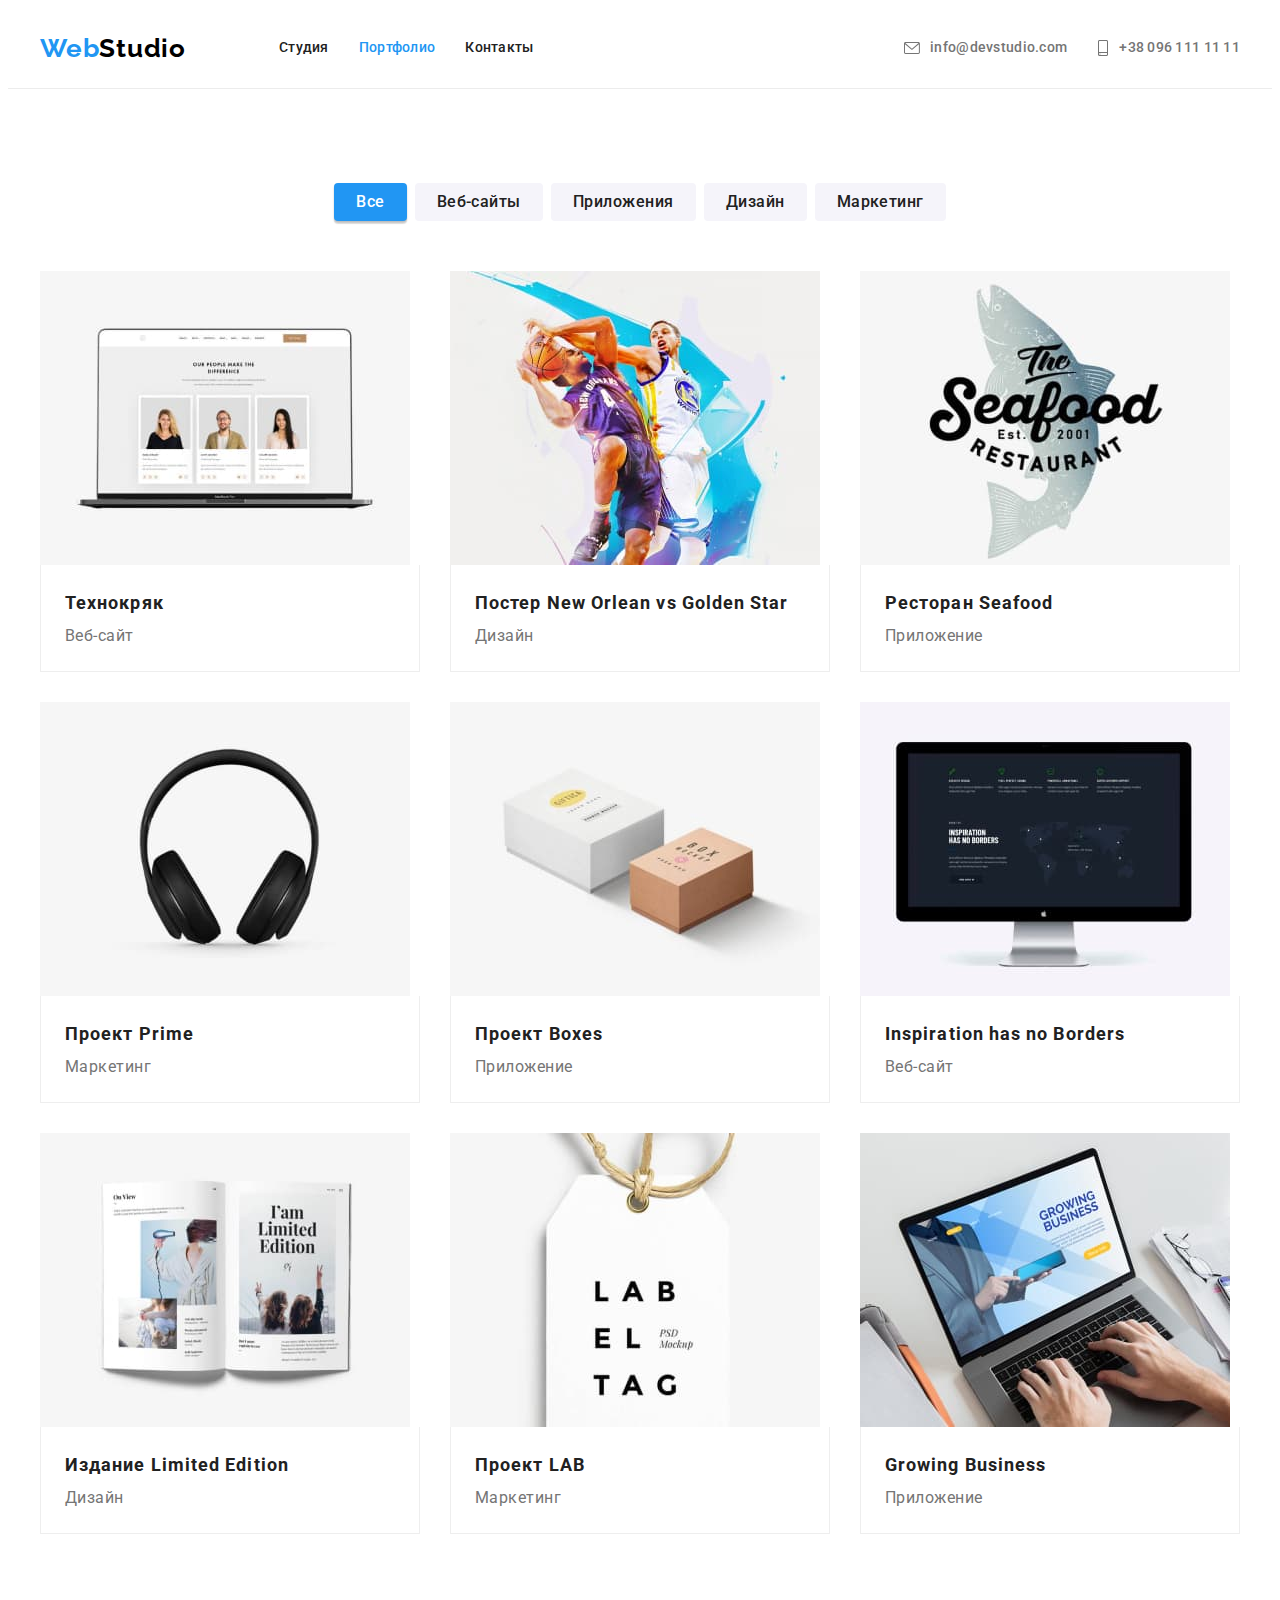
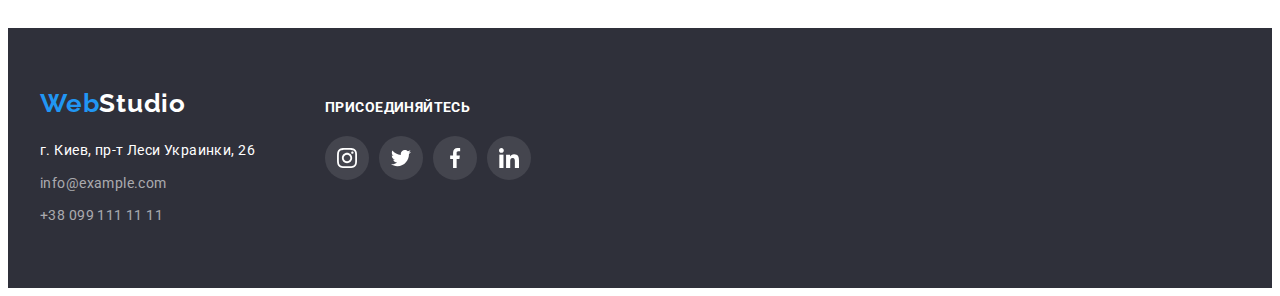
==== portfolio.html @ 330423ae "add files from HW-4" ====
<!DOCTYPE html>
<html lang="ru">
  <head>
    <meta charset="UTF-8" />
    <meta http-equiv="X-UA-Compatible" content="IE=edge" />
    <meta name="viewport" content="width=device-width, initial-scale=1.0" />
    <title>WebStudio</title>
    <link rel="preconnect" href="https://fonts.googleapis.com" />
    <link rel="preconnect" href="https://fonts.gstatic.com" crossorigin />
    <link
      href="https://fonts.googleapis.com/css2?family=Raleway:wght@700&family=Roboto:wght@400;500;700;900&display=swap"
      rel="stylesheet"
    />
    <link
      rel="stylesheet"
      href="https://cdnjs.cloudflare.com/ajax/libs/modern-normalize/1.1.0/modern-normalize.min.css"
      integrity="sha512-wpPYUAdjBVSE4KJnH1VR1HeZfpl1ub8YT/NKx4PuQ5NmX2tKuGu6U/JRp5y+Y8XG2tV+wKQpNHVUX03MfMFn9Q=="
      crossorigin="anonymous"
      referrerpolicy="no-referrer"
    />
    <link rel="stylesheet" href="./css/styles.css" />
  </head>

  <body>
    <header class="header">
      <div class="container header-container">
        <nav class="header-navigation">
          <a class="logo header-logo link" href="./index.html" lang="en">
            Web<span class="header-logo-text">Studio</span></a
          >
          <ul class="header-list list">
            <li class="header-item">
              <a href="./index.html" class="header-link link">Студия</a>
            </li>
            <li class="header-item">
              <a href="./portfolio.html" class="header-link link current-page">Портфолио</a>
            </li>
            <li class="header-item">
              <a href="" class="header-link link">Контакты</a>
            </li>
          </ul>
        </nav>
        <ul class="header-list list">
          <li class="header-item">
            <a class="header-contacts link" href="mailto:info@devstudio.com">
              <svg class="contacts-icon" width="16" height="12">
                <use href="./images/icons.svg#icon-envelope"></use>
              </svg>
              info@devstudio.com
            </a>
          </li>
          <li class="header-item">
            <a class="header-contacts link" href="tel:+380961111111">
              <svg class="contacts-icon" width="12" height="16">
                <use href="./images/icons.svg#icon-smartphone"></use>
              </svg>
              +38 096 111 11 11
            </a>
          </li>
        </ul>
      </div>
    </header>
    <main>
      <section class="section">
        <div class="container">
          <h1 class="visually-hidden">Портфолио</h1>
          <!-- BUTTONS -->
          <ul class="filter-list list">
            <li class="filter-item current">
              <button class="button current-btn" type="button">Все</button>
            </li>
            <li class="filter-item current">
              <button class="button" type="button">Веб-сайты</button>
            </li>
            <li class="filter-item current">
              <button class="button" type="button">Приложения</button>
            </li>
            <li class="filter-item current">
              <button class="button" type="button">Дизайн</button>
            </li>
            <li class="filter-item current">
              <button class="button" type="button">Маркетинг</button>
            </li>
          </ul>
          <!-- PORTFOLIO LIST -->
          <ul class="portfolio-list list">
            <li class="portfolio-item">
              <a href="" class="portfolio-link link">
                <img src="./images/technokryak.jpg" alt="Технокряк" width="370" height="294" />
                <div class="portfolio-about">
                  <h2 class="portfolio-item-title">Технокряк</h2>
                  <p class="portfolio-item-text">Веб-сайт</p>
                </div>
              </a>
            </li>
            <li class="portfolio-item">
              <a href="" class="portfolio-link link">
                <img
                  src="./images/poster-no-gs.jpg"
                  alt="Постер New Orlean vs Golden Star"
                  width="370"
                  height="294"
                />
                <div class="portfolio-about">
                  <h2 class="portfolio-item-title">
                    Постер <span lang="en">New Orlean vs Golden Star</span>
                  </h2>
                  <p class="portfolio-item-text">Дизайн</p>
                </div>
              </a>
            </li>
            <li class="portfolio-item">
              <a href="" class="portfolio-link link">
                <img src="./images/seafood.jpg" alt="Ресторан Seafood" width="370" height="294" />
                <div class="portfolio-about">
                  <h2 class="portfolio-item-title">Ресторан <span lang="en">Seafood</span></h2>
                  <p class="portfolio-item-text">Приложение</p>
                </div>
              </a>
            </li>
            <li class="portfolio-item">
              <a href="" class="portfolio-link link">
                <img src="./images/project-prime.jpg" alt="Проект Prime" width="370" height="294" />
                <div class="portfolio-about">
                  <h2 class="portfolio-item-title">Проект <span lang="en">Prime</span></h2>
                  <p class="portfolio-item-text">Маркетинг</p>
                </div>
              </a>
            </li>
            <li class="portfolio-item">
              <a href="" class="portfolio-link link">
                <img src="./images/project-boxes.jpg" alt="Проект Boxes" width="370" height="294" />
                <div class="portfolio-about">
                  <h2 class="portfolio-item-title">Проект <span lang="en">Boxes</span></h2>
                  <p class="portfolio-item-text">Приложение</p>
                </div>
              </a>
            </li>
            <li class="portfolio-item">
              <a href="" class="portfolio-link link">
                <img
                  src="./images/insp-has-no-borders.jpg"
                  alt="Inspiration has no Borders"
                  width="370"
                  height="294"
                />
                <div class="portfolio-about">
                  <h2 class="portfolio-item-title" lang="en">Inspiration has no Borders</h2>
                  <p class="portfolio-item-text">Веб-сайт</p>
                </div>
              </a>
            </li>
            <li class="portfolio-item">
              <a href="" class="portfolio-link link">
                <img
                  src="./images/izd-limited-edition.jpg"
                  alt="Издание Limited Edition"
                  width="370"
                  height="294"
                />
                <div class="portfolio-about">
                  <h2 class="portfolio-item-title">
                    Издание <span lang="en">Limited Edition</span>
                  </h2>
                  <p class="portfolio-item-text">Дизайн</p>
                </div>
              </a>
            </li>
            <li class="portfolio-item">
              <a href="" class="portfolio-link link">
                <img src="./images/project-lab.jpg" alt="Проект LAB" width="370" height="294" />
                <div class="portfolio-about">
                  <h2 class="portfolio-item-title">Проект <span lang="en">LAB</span></h2>
                  <p class="portfolio-item-text">Маркетинг</p>
                </div>
              </a>
            </li>
            <li class="portfolio-item">
              <a href="" class="portfolio-link link">
                <img
                  src="./images/growing-business.jpg"
                  alt="Growing Business"
                  width="370"
                  height="294"
                />
                <div class="portfolio-about">
                  <h2 class="portfolio-item-title" lang="en">Growing Business</h2>
                  <p class="portfolio-item-text">Приложение</p>
                </div>
              </a>
            </li>
          </ul>
        </div>
      </section>
    </main>
    <footer class="footer">
      <div class="container footer-container">
        <div class="footer-address">
          <a class="logo footer-logo link" href="./index.html" lang="en">
            Web<span class="footer-logo-text">Studio</span></a
          >
          <address class="address">
            <ul class="address-list list">
              <li class="address-item">
                <a
                  class="address-link link"
                  href="https://goo.gl/maps/UUVyCfxWeA6QMMEp7"
                  target="_blank"
                  rel="noopener noreferrer"
                >
                  г. Киев, пр-т Леси Украинки, 26
                </a>
              </li>
              <li class="address-item">
                <a class="contacts-link link" href="mailto:info@example.com">info@example.com</a>
              </li>
              <li class="address-item">
                <a class="contacts-link link" href="tel:+380991111111">+38 099 111 11 11</a>
              </li>
            </ul>
          </address>
        </div>
        <div class="footer-social">
          <h2 class="footer-social-title">присоединяйтесь</h2>
          <ul class="footer-social-list list">
            <li class="footer-social-item">
              <a href="" class="footer-social-link">
                <svg class="footer-social-icon" width="20" height="20">
                  <use href="./images/icons.svg#icon-instagram"></use>
                </svg>
              </a>
            </li>
            <li class="footer-social-item">
              <a href="" class="footer-social-link">
                <svg class="footer-social-icon" width="20" height="20">
                  <use href="./images/icons.svg#icon-twitter"></use>
                </svg>
              </a>
            </li>
            <li class="footer-social-item">
              <a href="" class="footer-social-link">
                <svg class="footer-social-icon" width="20" height="20">
                  <use href="./images/icons.svg#icon-facebook"></use>
                </svg>
              </a>
            </li>
            <li class="footer-social-item">
              <a href="" class="footer-social-link">
                <svg class="footer-social-icon" width="20" height="20">
                  <use href="./images/icons.svg#icon-linkedin"></use>
                </svg>
              </a>
            </li>
          </ul>
        </div>
      </div>
    </footer>
  </body>
</html>
---- css/styles.css ----
:root {
  --first-text-color: #212121;
  --second-text-color: #757575;
  --third-text-color: #ffffff;
  --fourth-text-color: rgba(255, 255, 255, 0.6);
  --accent-color: #2196f3;
  --main-background-color: #ffffff;
  --first-background-color: #f5f4fa;
  --second-background-color: #2f303a;
}

p,
h1,
h2,
h3,
h4,
h5,
h6 {
  margin: 0;
}

ul {
  margin: 0;
  padding: 0;
}

body {
  font-family: 'Roboto', sans-serif;
  background-color: var(--main-background-color);
  color: var(--first-text-color);
}

button {
  cursor: pointer;
}

img {
  display: block;
  max-width: 100%;
  height: auto;
}

.container {
  width: 1200px;
  padding-left: 15px;
  padding-right: 15px;
  margin: 0 auto;
}

.section {
  padding-top: 94px;
  padding-bottom: 94px;
}

.list {
  list-style: none;
}

.link {
  text-decoration: none;
}

.visually-hidden {
  position: absolute;
  white-space: nowrap;
  width: 1px;
  height: 1px;
  overflow: hidden;
  border: 0;
  padding: 0;
  clip: rect(0 0 0 0);
  clip-path: inset(50%);
  margin: -1px;
}

.logo {
  font-family: Raleway;
  font-weight: 700;
  font-size: 26px;
  line-height: 1.19;
  letter-spacing: 0.03em;
  color: #2196f3;
}

.section-title {
  font-weight: 700;
  font-size: 36px;
  line-height: 1.17;
  text-align: center;
  letter-spacing: 0.03em;
  color: var(--first-text-color);
  margin-bottom: 50px;
}

/* --------------HEADER-------------- */

.header {
  border-bottom: 1px solid #ececec;
}

.header-list {
  display: flex;
}

.header-navigation {
  display: flex;
  align-items: center;
}

.header-container {
  display: flex;
  align-items: center;
  justify-content: space-between;
}

.header-logo {
  display: block;
  margin-right: 93px;
  padding-top: 24px;
  padding-bottom: 24px;
}

.header-logo-text {
  color: #000000;
}

.header-item {
  display: flex;
  margin-right: 30px;
}

.header-item:last-child {
  margin-right: 0;
}

.header-item .link.current-page {
  color: var(--accent-color);
}

.header-link {
  display: flex;
  font-weight: 500;
  font-size: 14px;
  line-height: 1.14;
  letter-spacing: 0.02em;
  color: var(--first-text-color);
  padding-top: 32px;
  padding-bottom: 32px;
}

.header-contacts {
  display: flex;
  font-weight: 500;
  font-size: 14px;
  line-height: 1.14;
  letter-spacing: 0.02em;
  align-items: center;
  color: var(--second-text-color);
  padding-top: 32px;
  padding-bottom: 32px;
}

.contacts-icon {
  fill: var(--second-text-color);
  margin-right: 10px;
}

.header-link:hover,
.header-link:focus,
.header-link:active,
.header-contacts:hover,
.header-contacts:focus {
  color: var(--accent-color);
}

.header-contacts:hover .contacts-icon,
.header-contacts:focus .contacts-icon {
  fill: var(--accent-color);
}

/* --------------HERO-------------- */

.hero {
  max-width: 1600px;
  margin-left: auto;
  margin-right: auto;
  background-color: var(--second-background-color);
  background-image: linear-gradient(to right, rgba(47, 48, 58, 0.4), rgba(47, 48, 58, 0.4)),
    url(../images/hero-bg.jpg);
  background-repeat: no-repeat;
  background-position: center;
  padding-top: 200px;
  padding-bottom: 200px;
  text-align: center;
}

.hero-item {
  font-weight: 900;
  font-size: 44px;
  line-height: 1.36;
  letter-spacing: 0.06em;
  text-transform: uppercase;
  color: var(--third-text-color);
  max-width: 696px;
  margin: 0 auto;
  margin-bottom: 30px;
}

.hero-btn {
  font-family: inherit;
  font-weight: 700;
  font-size: 16px;
  line-height: 1.87;
  letter-spacing: 0.06em;
  background-color: #2196f3;
  width: 200px;
  padding: 10px;
  color: var(--third-text-color);
  border-radius: 4px;
  border: none;
  display: block;
  margin: 0 auto;
}

/* --------------BENEFITS-------------- */

.benefits-list {
  display: flex;
}

.benefits-item:not(:last-child) {
  margin-right: 30px;
  max-width: 270px;
}

.benefits-icon-box {
  width: 270px;
  height: 120px;
  border-radius: 4px;
  display: flex;
  align-items: center;
  justify-content: center;
  background-color: var(--first-background-color);
  margin-bottom: 30px;
}

.benefits-title {
  font-weight: 700;
  font-size: 14px;
  line-height: 1.14;
  letter-spacing: 0.03em;
  text-transform: uppercase;
  color: var(--first-text-color);
  margin-bottom: 10px;
}

.benefits-text {
  font-size: 14px;
  line-height: 1.71;
  letter-spacing: 0.03em;
  color: var(--second-text-color);
}

/* --------------ABOUT-------------- */

.about {
  padding-top: 0;
  padding-bottom: 94px;
}

.about-list {
  display: flex;
  flex-wrap: wrap;
  margin-right: -30px;
  margin-bottom: -30px;
}

.about-item {
  flex-basis: calc(100% / 3 - 30px);
  margin-right: 30px;
  margin-bottom: 30px;
}

/* --------------TEAM-------------- */

.team {
  background-color: var(--first-background-color);
}

.team-list {
  display: flex;
  flex-wrap: wrap;
  margin-right: -30px;
  margin-bottom: -30px;
}

.team-item {
  flex-basis: calc(100% / 4 - 30px);
  margin-right: 30px;
  margin-bottom: 30px;
  background-color: var(--main-background-color);
  box-shadow: 0px 1px 3px rgba(0, 0, 0, 0.12), 0px 1px 1px rgba(0, 0, 0, 0.14),
    0px 2px 1px rgba(0, 0, 0, 0.2);
  border-radius: 0px 0px 4px 4px;
}

.team-item-about {
  padding: 30px 32px;
}

.team-item-title {
  font-weight: 500;
  font-size: 16px;
  line-height: 1.19;
  text-align: center;
  letter-spacing: 0.03em;
  color: var(--first-text-color);
  margin-bottom: 10px;
}

.team-item-text {
  font-size: 16px;
  line-height: 1.19;
  text-align: center;
  letter-spacing: 0.03em;
  color: var(--second-text-color);
  margin-bottom: 16px;
}

.team-social-list {
  display: flex;
  justify-content: center;
}

.team-social-item {
  width: 44px;
  height: 44px;
}

.team-social-item + .team-social-item {
  margin-left: 10px;
}

.team-social-link {
  width: 100%;
  height: 100%;
  border-radius: 50%;
  display: flex;
  align-items: center;
  justify-content: center;
  background-color: var(--main-background-color);
  color: #afb1b8;
}

.team-social-icon {
  fill: currentColor;
}

.team-social-link:hover,
.team-social-link:focus {
  background-color: var(--accent-color);
  color: var(--main-background-color);
}

/* --------------CLIENTS-------------- */

.clients-list {
  display: flex;
  justify-content: center;
}

.clients-item {
  width: 170px;
  height: 92px;
}

.clients-item + .clients-item {
  margin-left: 30px;
}

.clients-link {
  width: 100%;
  height: 100%;
  border: 1px solid #afb1b8;
  border-radius: 4px;
  display: flex;
  align-items: center;
  justify-content: center;
}

.clients-icon {
  fill: #afb1b8;
}

.clients-link:hover,
.clients-link:focus {
  border-color: var(--accent-color);
}

.clients-link:hover .clients-icon,
.clients-link:focus .clients-icon {
  fill: var(--accent-color);
}

/* --------------FOOTER-------------- */

.footer {
  display: flex;
  padding-top: 60px;
  padding-bottom: 60px;
  background-color: var(--second-background-color);
}

.footer-container {
  display: flex;
  align-items: baseline;
}

.footer-address {
  display: flex;
  flex-direction: column;
  margin-right: 70px;
}

.footer-logo {
  display: flex;
  margin-bottom: 20px;
}

.footer-logo-text {
  color: #ffffff;
}

.address-item:not(:last-child) {
  margin-bottom: 9px;
}

.address-link {
  font-style: normal;
  font-size: 14px;
  line-height: 1.71;
  letter-spacing: 0.03em;
  color: var(--third-text-color);
}

.contacts-link {
  font-style: normal;
  font-size: 14px;
  line-height: 1.71;
  letter-spacing: 0.03em;
  color: var(--fourth-text-color);
}

.address-link:hover,
.address-link:focus,
.contacts-link:hover,
.contacts-link:focus {
  color: var(--accent-color);
}

.footer-social {
  display: flex;

  flex-direction: column;
}

.footer-social-title {
  font-style: normal;
  font-weight: 700;
  font-size: 14px;
  line-height: 1.14;
  letter-spacing: 0.03em;
  text-transform: uppercase;
  color: var(--third-text-color);
  margin-bottom: 20px;
}

.footer-social-list {
  display: flex;
  justify-content: center;
}

.footer-social-item {
  width: 44px;
  height: 44px;
}

.footer-social-item + .footer-social-item {
  margin-left: 10px;
}

.footer-social-link {
  width: 100%;
  height: 100%;
  border-radius: 50%;
  display: flex;
  align-items: center;
  justify-content: center;
  background-color: rgba(255, 255, 255, 0.1);
  color: var(--third-text-color);
}

.footer-social-icon {
  fill: currentColor;
}

.footer-social-link:hover,
.footer-social-link:focus {
  background-color: var(--accent-color);
  color: var(--main-background-color);
}

/* --------------PORTFOLIO-------------- */

.filter-list {
  display: flex;
  justify-content: center;
  margin-bottom: 50px;
}

.filter-item:not(:last-child) {
  margin-right: 8px;
}

.button {
  font: inherit;
  font-weight: 500;
  font-size: 16px;
  line-height: 1.62;
  text-align: center;
  letter-spacing: 0.03em;
  padding: 6px 22px;
  background-color: var(--first-background-color);
  color: var(--first-text-color);
  border-radius: 4px;
  border: none;
  display: block;
  margin: 0 auto;
}

.current-btn,
.button:hover,
.button:focus {
  color: var(--third-text-color);
  background-color: var(--accent-color);
  box-shadow: 0px 3px 1px rgba(0, 0, 0, 0.1), 0px 1px 2px rgba(0, 0, 0, 0.08),
    0px 2px 2px rgba(0, 0, 0, 0.12);
}

.portfolio-list {
  display: flex;
  flex-wrap: wrap;
  margin-right: -30px;
  margin-bottom: -30px;
}

.portfolio-item {
  flex-basis: calc(100% / 3 - 30px);
  margin-right: 30px;
  margin-bottom: 30px;
}

.portfolio-link {
  display: block;
}

.portfolio-link:hover,
.portfolio-link:focus {
  box-shadow: 0px 1px 1px rgba(0, 0, 0, 0.12), 0px 4px 4px rgba(0, 0, 0, 0.06),
    1px 4px 6px rgba(0, 0, 0, 0.16);
}

.portfolio-about {
  border: 1px solid #eeeeee;
  border-top: none;
  padding: 20px 24px;
}

.portfolio-item-title {
  font-weight: 700;
  font-size: 18px;
  line-height: 2;
  letter-spacing: 0.06em;
  color: var(--first-text-color);
}

.portfolio-item-text {
  font-weight: normal;
  font-size: 16px;
  line-height: 1.87;
  letter-spacing: 0.03em;
  color: var(--second-text-color);
}
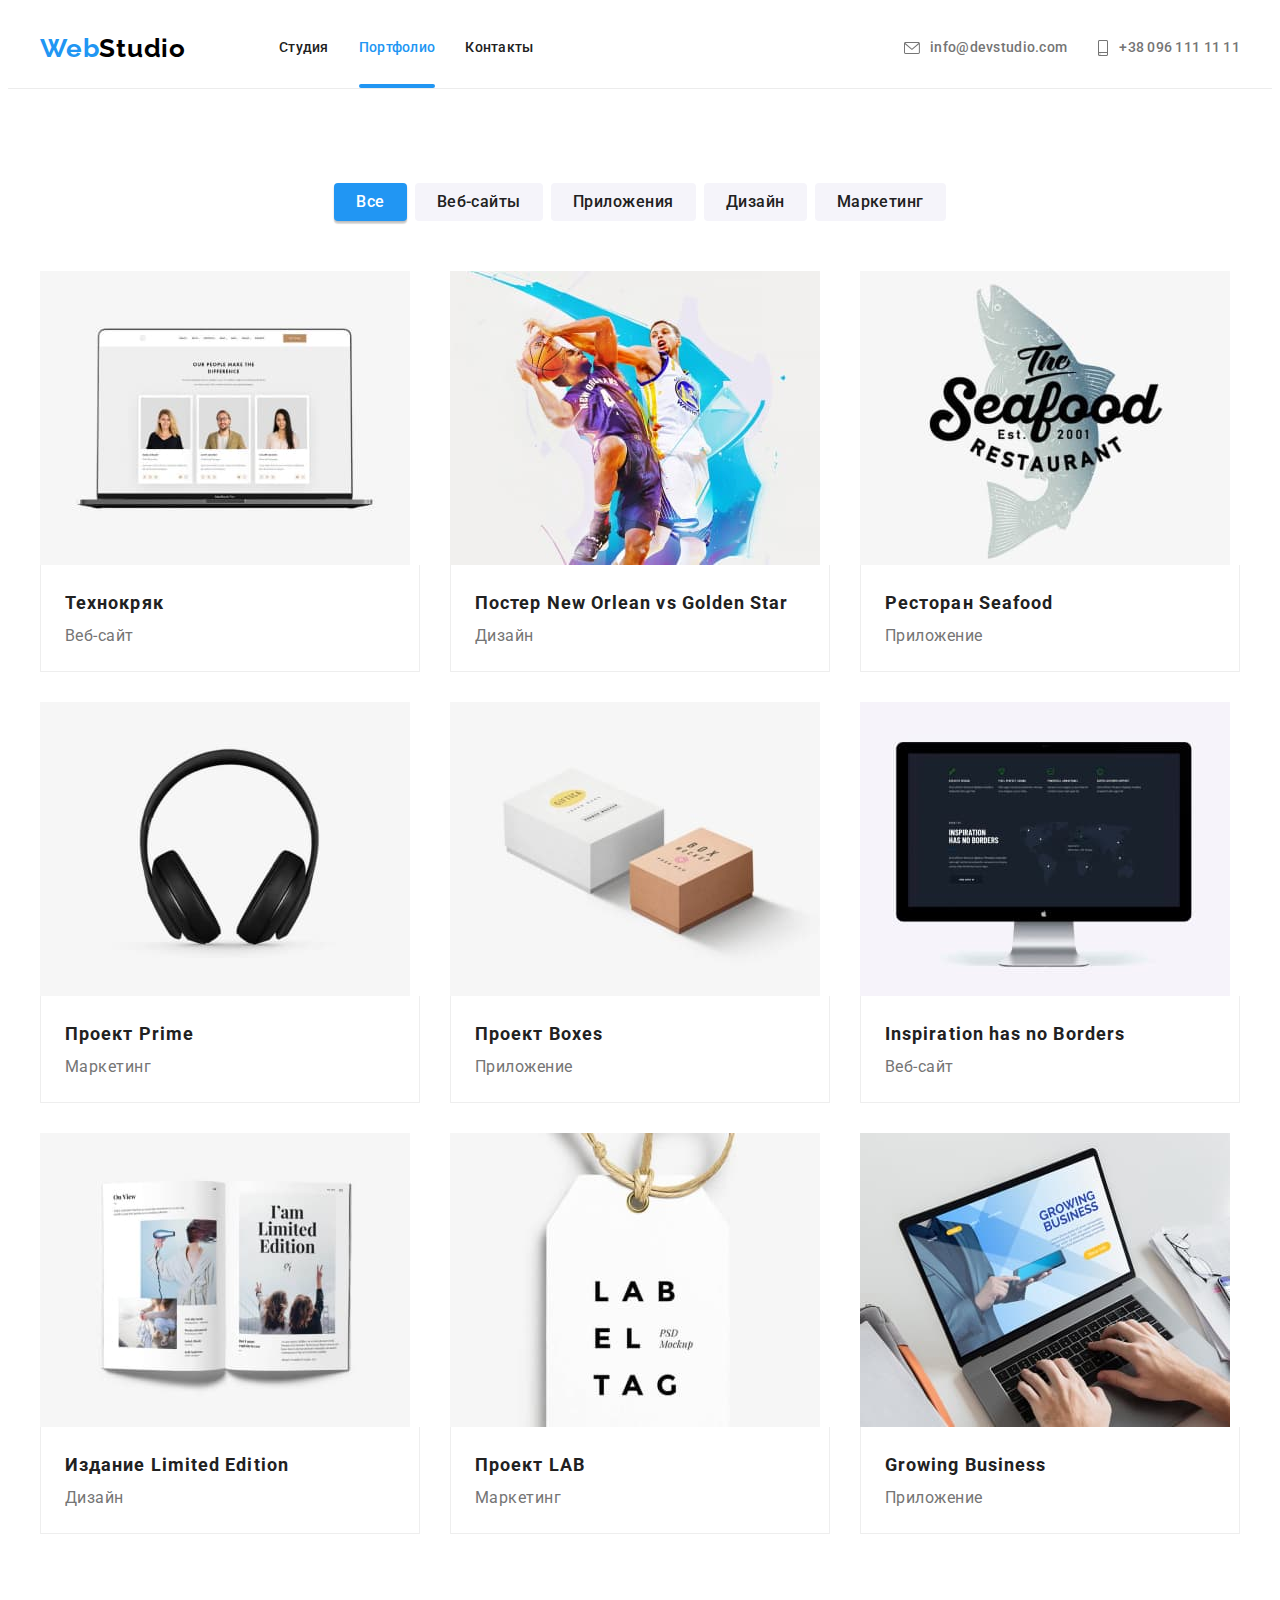
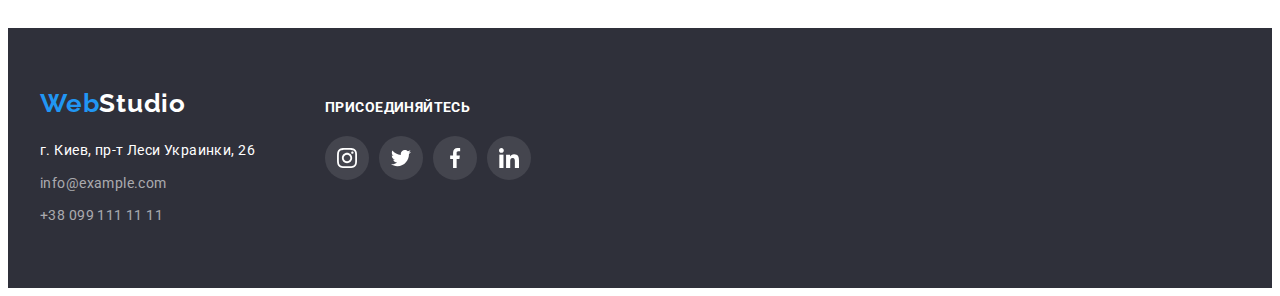
==== commit 249cbe28: "First commit" ====
--- a/portfolio.html
+++ b/portfolio.html
@@ -86,7 +86,14 @@
           <ul class="portfolio-list list">
             <li class="portfolio-item">
               <a href="" class="portfolio-link link">
-                <img src="./images/technokryak.jpg" alt="Технокряк" width="370" height="294" />
+                <div class="portfolio-wrap">
+                  <img src="./images/technokryak.jpg" alt="Технокряк" width="370" height="294" />
+                  <p class="portfolio-wrap-text">
+                    Технокряк это современная площадка распространения коронавируса. Компании
+                    используют эту платформу для цифрового шпионажа и атак на защищённые сервера
+                    конкурентов.
+                  </p>
+                </div>
                 <div class="portfolio-about">
                   <h2 class="portfolio-item-title">Технокряк</h2>
                   <p class="portfolio-item-text">Веб-сайт</p>
@@ -95,12 +102,19 @@
             </li>
             <li class="portfolio-item">
               <a href="" class="portfolio-link link">
-                <img
-                  src="./images/poster-no-gs.jpg"
-                  alt="Постер New Orlean vs Golden Star"
-                  width="370"
-                  height="294"
-                />
+                <div class="portfolio-wrap">
+                  <img
+                    src="./images/poster-no-gs.jpg"
+                    alt="Постер New Orlean vs Golden Star"
+                    width="370"
+                    height="294"
+                  />
+                  <p class="portfolio-wrap-text">
+                    Lorem ipsum dolor sit amet consectetur, adipisicing elit. Iusto eum accusamus
+                    tempore doloribus repellendus corrupti voluptates, aut impedit corporis atque
+                    cum molestias aliquam, dolor ab deleniti rerum animi laboriosam nihil!
+                  </p>
+                </div>
                 <div class="portfolio-about">
                   <h2 class="portfolio-item-title">
                     Постер <span lang="en">New Orlean vs Golden Star</span>
@@ -111,7 +125,16 @@
             </li>
             <li class="portfolio-item">
               <a href="" class="portfolio-link link">
-                <img src="./images/seafood.jpg" alt="Ресторан Seafood" width="370" height="294" />
+                <div class="portfolio-wrap">
+                  <img src="./images/seafood.jpg" alt="Ресторан Seafood" width="370" height="294" />
+                  <p class="portfolio-wrap-text">
+                    Lorem, ipsum dolor sit amet consectetur adipisicing elit. Ratione sit ad nam
+                    earum, non quam maxime dignissimos totam tempore neque, perferendis inventore
+                    quibusdam nostrum officiis nisi laudantium, quae explicabo dolores architecto
+                    eveniet cumque? Maiores voluptate non sit quia doloremque, inventore ea itaque,
+                    illum et dolorem reprehenderit unde reiciendis deleniti animi.
+                  </p>
+                </div>
                 <div class="portfolio-about">
                   <h2 class="portfolio-item-title">Ресторан <span lang="en">Seafood</span></h2>
                   <p class="portfolio-item-text">Приложение</p>
@@ -120,7 +143,20 @@
             </li>
             <li class="portfolio-item">
               <a href="" class="portfolio-link link">
-                <img src="./images/project-prime.jpg" alt="Проект Prime" width="370" height="294" />
+                <div class="portfolio-wrap">
+                  <img
+                    src="./images/project-prime.jpg"
+                    alt="Проект Prime"
+                    width="370"
+                    height="294"
+                  />
+                  <p class="portfolio-wrap-text">
+                    Lorem ipsum dolor sit amet consectetur, adipisicing elit. Debitis, possimus
+                    doloribus porro magnam voluptate nemo minus in quasi voluptates cumque
+                    perspiciatis eos quaerat aut nobis similique. Delectus aperiam ad ipsum saepe
+                    voluptatem adipisci fuga dicta est quisquam quaerat? Praesentium, culpa.
+                  </p>
+                </div>
                 <div class="portfolio-about">
                   <h2 class="portfolio-item-title">Проект <span lang="en">Prime</span></h2>
                   <p class="portfolio-item-text">Маркетинг</p>
@@ -129,7 +165,17 @@
             </li>
             <li class="portfolio-item">
               <a href="" class="portfolio-link link">
-                <img src="./images/project-boxes.jpg" alt="Проект Boxes" width="370" height="294" />
+                <div class="portfolio-wrap">
+                  <img
+                    src="./images/project-boxes.jpg"
+                    alt="Проект Boxes"
+                    width="370"
+                    height="294"
+                  />
+                  <p class="portfolio-wrap-text">
+                    Lorem ipsum dolor sit, amet consectetur adipisicing elit. Beatae, quo?
+                  </p>
+                </div>
                 <div class="portfolio-about">
                   <h2 class="portfolio-item-title">Проект <span lang="en">Boxes</span></h2>
                   <p class="portfolio-item-text">Приложение</p>
@@ -138,12 +184,18 @@
             </li>
             <li class="portfolio-item">
               <a href="" class="portfolio-link link">
-                <img
-                  src="./images/insp-has-no-borders.jpg"
-                  alt="Inspiration has no Borders"
-                  width="370"
-                  height="294"
-                />
+                <div class="portfolio-wrap">
+                  <img
+                    src="./images/insp-has-no-borders.jpg"
+                    alt="Inspiration has no Borders"
+                    width="370"
+                    height="294"
+                  />
+                  <p class="portfolio-wrap-text">
+                    Lorem ipsum dolor, sit amet consectetur adipisicing elit. Rerum, adipisci
+                    numquam! Repellat qui voluptatum nobis.
+                  </p>
+                </div>
                 <div class="portfolio-about">
                   <h2 class="portfolio-item-title" lang="en">Inspiration has no Borders</h2>
                   <p class="portfolio-item-text">Веб-сайт</p>
@@ -152,12 +204,18 @@
             </li>
             <li class="portfolio-item">
               <a href="" class="portfolio-link link">
-                <img
-                  src="./images/izd-limited-edition.jpg"
-                  alt="Издание Limited Edition"
-                  width="370"
-                  height="294"
-                />
+                <div class="portfolio-wrap">
+                  <img
+                    src="./images/izd-limited-edition.jpg"
+                    alt="Издание Limited Edition"
+                    width="370"
+                    height="294"
+                  />
+                  <p class="portfolio-wrap-text">
+                    Lorem ipsum dolor sit amet consectetur adipisicing elit. Molestias animi nisi
+                    vero corrupti asperiores quas totam enim quaerat ad incidunt.
+                  </p>
+                </div>
                 <div class="portfolio-about">
                   <h2 class="portfolio-item-title">
                     Издание <span lang="en">Limited Edition</span>
@@ -168,7 +226,14 @@
             </li>
             <li class="portfolio-item">
               <a href="" class="portfolio-link link">
-                <img src="./images/project-lab.jpg" alt="Проект LAB" width="370" height="294" />
+                <div class="portfolio-wrap">
+                  <img src="./images/project-lab.jpg" alt="Проект LAB" width="370" height="294" />
+                  <p class="portfolio-wrap-text">
+                    Lorem ipsum dolor sit amet consectetur adipisicing elit. Culpa reprehenderit
+                    incidunt ex ab voluptas dolorem ad similique, ipsam obcaecati reiciendis facere
+                    maiores, repudiandae non? Saepe!
+                  </p>
+                </div>
                 <div class="portfolio-about">
                   <h2 class="portfolio-item-title">Проект <span lang="en">LAB</span></h2>
                   <p class="portfolio-item-text">Маркетинг</p>
@@ -177,12 +242,19 @@
             </li>
             <li class="portfolio-item">
               <a href="" class="portfolio-link link">
-                <img
-                  src="./images/growing-business.jpg"
-                  alt="Growing Business"
-                  width="370"
-                  height="294"
-                />
+                <div class="portfolio-wrap">
+                  <img
+                    src="./images/growing-business.jpg"
+                    alt="Growing Business"
+                    width="370"
+                    height="294"
+                  />
+                  <p class="portfolio-wrap-text">
+                    Lorem ipsum dolor sit amet consectetur, adipisicing elit. Et velit, animi
+                    doloribus quo nihil error illo, impedit voluptates voluptas blanditiis ea sint a
+                    cupiditate unde nisi corporis praesentium, distinctio magnam?
+                  </p>
+                </div>
                 <div class="portfolio-about">
                   <h2 class="portfolio-item-title" lang="en">Growing Business</h2>
                   <p class="portfolio-item-text">Приложение</p>
--- a/css/styles.css
+++ b/css/styles.css
@@ -137,7 +137,19 @@
   color: var(--accent-color);
 }
 
+.current-page::after {
+  position: absolute;
+  bottom: 0;
+  left: 0;
+  content: '';
+  width: 100%;
+  height: 4px;
+  border-radius: 2px;
+  background-color: var(--accent-color);
+}
+
 .header-link {
+  position: relative;
   display: flex;
   font-weight: 500;
   font-size: 14px;
@@ -146,6 +158,7 @@
   color: var(--first-text-color);
   padding-top: 32px;
   padding-bottom: 32px;
+  transition: color 250ms cubic-bezier(0.4, 0, 0.2, 1);
 }
 
 .header-contacts {
@@ -158,11 +171,13 @@
   color: var(--second-text-color);
   padding-top: 32px;
   padding-bottom: 32px;
+  transition: color 250ms cubic-bezier(0.4, 0, 0.2, 1);
 }
 
 .contacts-icon {
   fill: var(--second-text-color);
   margin-right: 10px;
+  transition: fill 250ms cubic-bezier(0.4, 0, 0.2, 1);
 }
 
 .header-link:hover,
@@ -276,9 +291,27 @@
 }
 
 .about-item {
+  position: relative;
   flex-basis: calc(100% / 3 - 30px);
   margin-right: 30px;
   margin-bottom: 30px;
+}
+
+.about-item-title {
+  position: absolute;
+  bottom: 0;
+  left: 0;
+  width: 100%;
+  font-weight: 700;
+  font-size: 14px;
+  line-height: 1.14;
+  text-align: center;
+  letter-spacing: 0.03em;
+  text-transform: uppercase;
+  color: var(--third-text-color);
+  background-color: rgba(47, 48, 58, 0.8);
+  padding-top: 27px;
+  padding-bottom: 27px;
 }
 
 /* --------------TEAM-------------- */
@@ -350,6 +383,8 @@
   justify-content: center;
   background-color: var(--main-background-color);
   color: #afb1b8;
+  transition: color 250ms cubic-bezier(0.4, 0, 0.2, 1),
+    background-color 250ms cubic-bezier(0.4, 0, 0.2, 1);
 }
 
 .team-social-icon {
@@ -386,10 +421,12 @@
   display: flex;
   align-items: center;
   justify-content: center;
+  transition: color 250ms cubic-bezier(0.4, 0, 0.2, 1);
 }
 
 .clients-icon {
   fill: #afb1b8;
+  transition: fill 250ms cubic-bezier(0.4, 0, 0.2, 1);
 }
 
 .clients-link:hover,
@@ -441,6 +478,7 @@
   line-height: 1.71;
   letter-spacing: 0.03em;
   color: var(--third-text-color);
+  transition: color 250ms cubic-bezier(0.4, 0, 0.2, 1);
 }
 
 .contacts-link {
@@ -449,6 +487,7 @@
   line-height: 1.71;
   letter-spacing: 0.03em;
   color: var(--fourth-text-color);
+  transition: color 250ms cubic-bezier(0.4, 0, 0.2, 1);
 }
 
 .address-link:hover,
@@ -465,7 +504,6 @@
 }
 
 .footer-social-title {
-  font-style: normal;
   font-weight: 700;
   font-size: 14px;
   line-height: 1.14;
@@ -498,6 +536,8 @@
   justify-content: center;
   background-color: rgba(255, 255, 255, 0.1);
   color: var(--third-text-color);
+  transition: color 250ms cubic-bezier(0.4, 0, 0.2, 1),
+    background-color 250ms cubic-bezier(0.4, 0, 0.2, 1);
 }
 
 .footer-social-icon {
@@ -536,6 +576,9 @@
   border: none;
   display: block;
   margin: 0 auto;
+  transition: color 250ms cubic-bezier(0.4, 0, 0.2, 1),
+    background-color 250ms cubic-bezier(0.4, 0, 0.2, 1),
+    box-shadow 250ms cubic-bezier(0.4, 0, 0.2, 1);
 }
 
 .current-btn,
@@ -562,6 +605,7 @@
 
 .portfolio-link {
   display: block;
+  transition: box-shadow 250ms cubic-bezier(0.4, 0, 0.2, 1);
 }
 
 .portfolio-link:hover,
@@ -585,9 +629,34 @@
 }
 
 .portfolio-item-text {
-  font-weight: normal;
   font-size: 16px;
   line-height: 1.87;
   letter-spacing: 0.03em;
   color: var(--second-text-color);
 }
+
+.portfolio-wrap {
+  position: relative;
+  overflow: hidden;
+}
+
+.portfolio-wrap-text {
+  position: absolute;
+  top: 0;
+  left: 0;
+  height: 100%;
+  display: flex;
+  font-size: 18px;
+  line-height: 1.56;
+  letter-spacing: 0.03em;
+  color: var(--third-text-color);
+  background-color: rgba(33, 150, 243, 0.9);
+  padding: 63px 24px;
+  overflow: auto;
+  transform: translateY(100%);
+}
+
+.portfolio-link:hover .portfolio-wrap-text {
+  transform: translateY(0);
+  transition: transform 250ms cubic-bezier(0.4, 0, 0.2, 1);
+}
